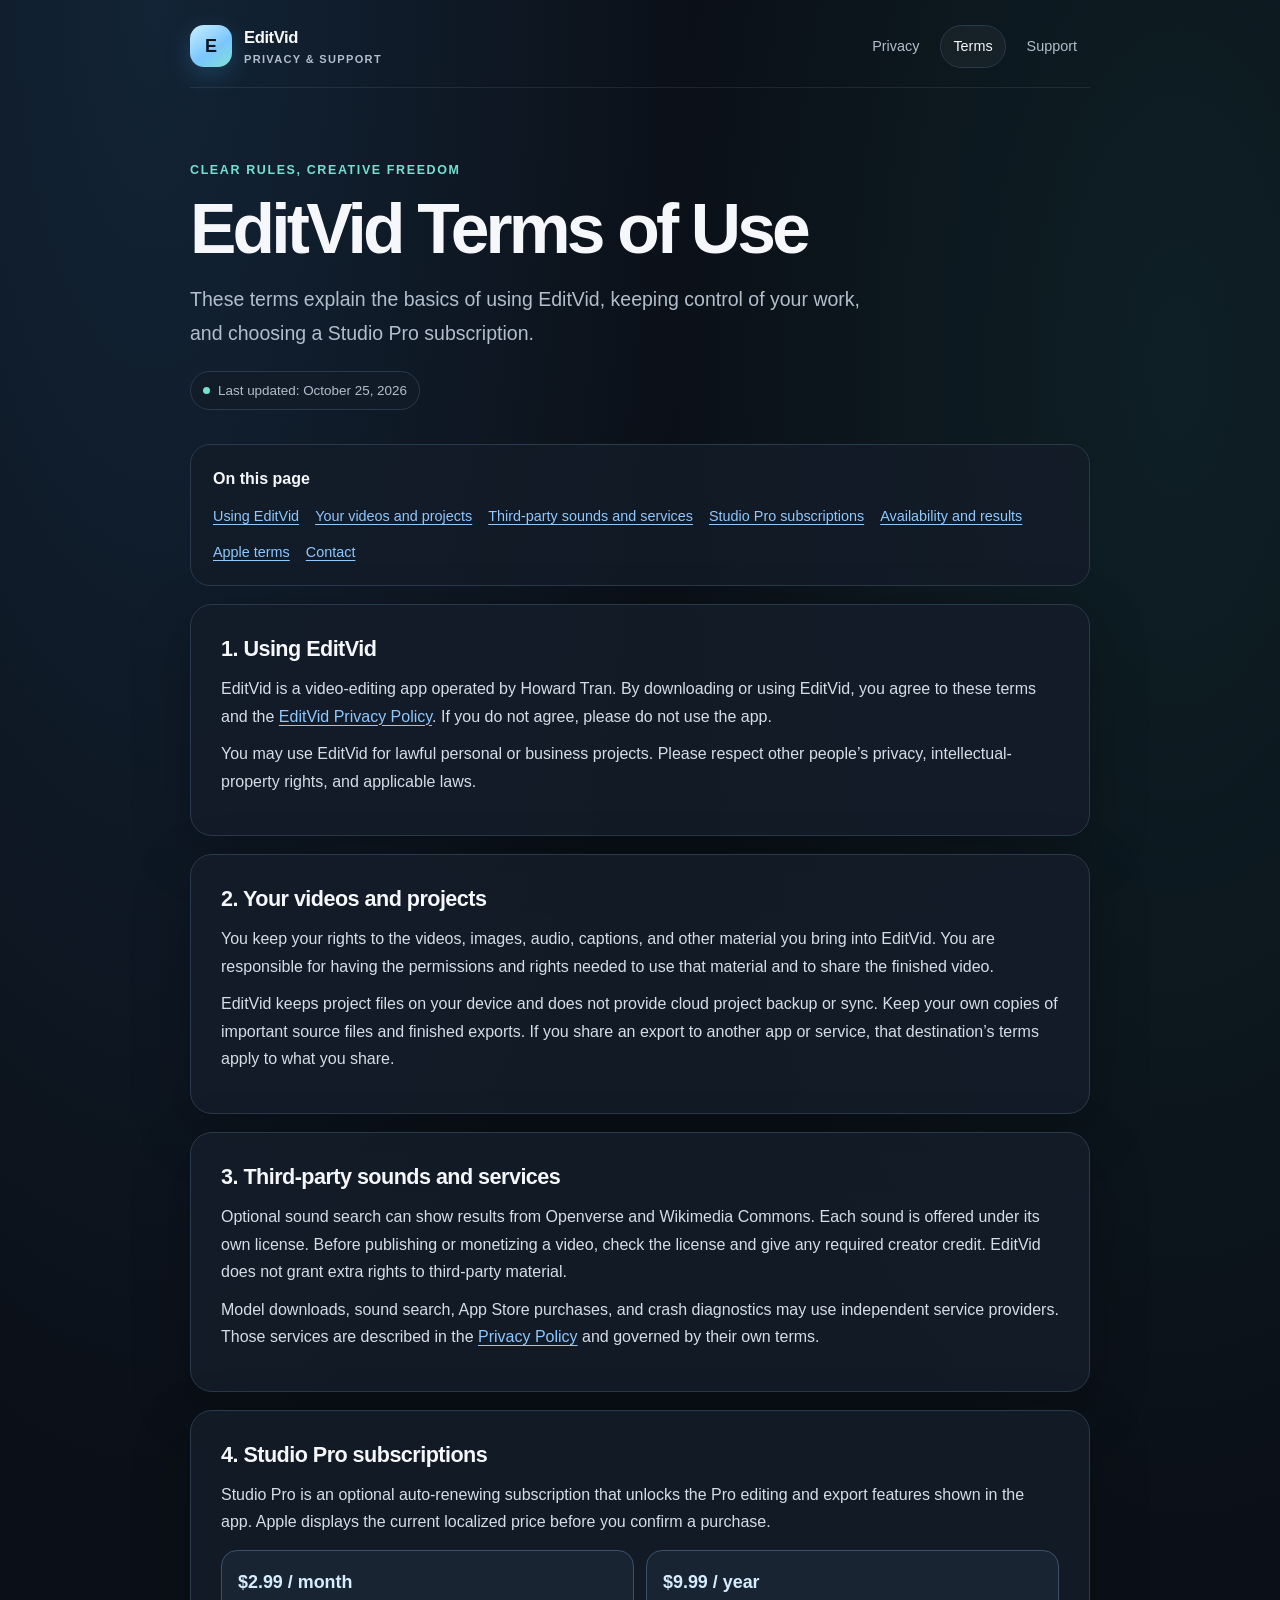
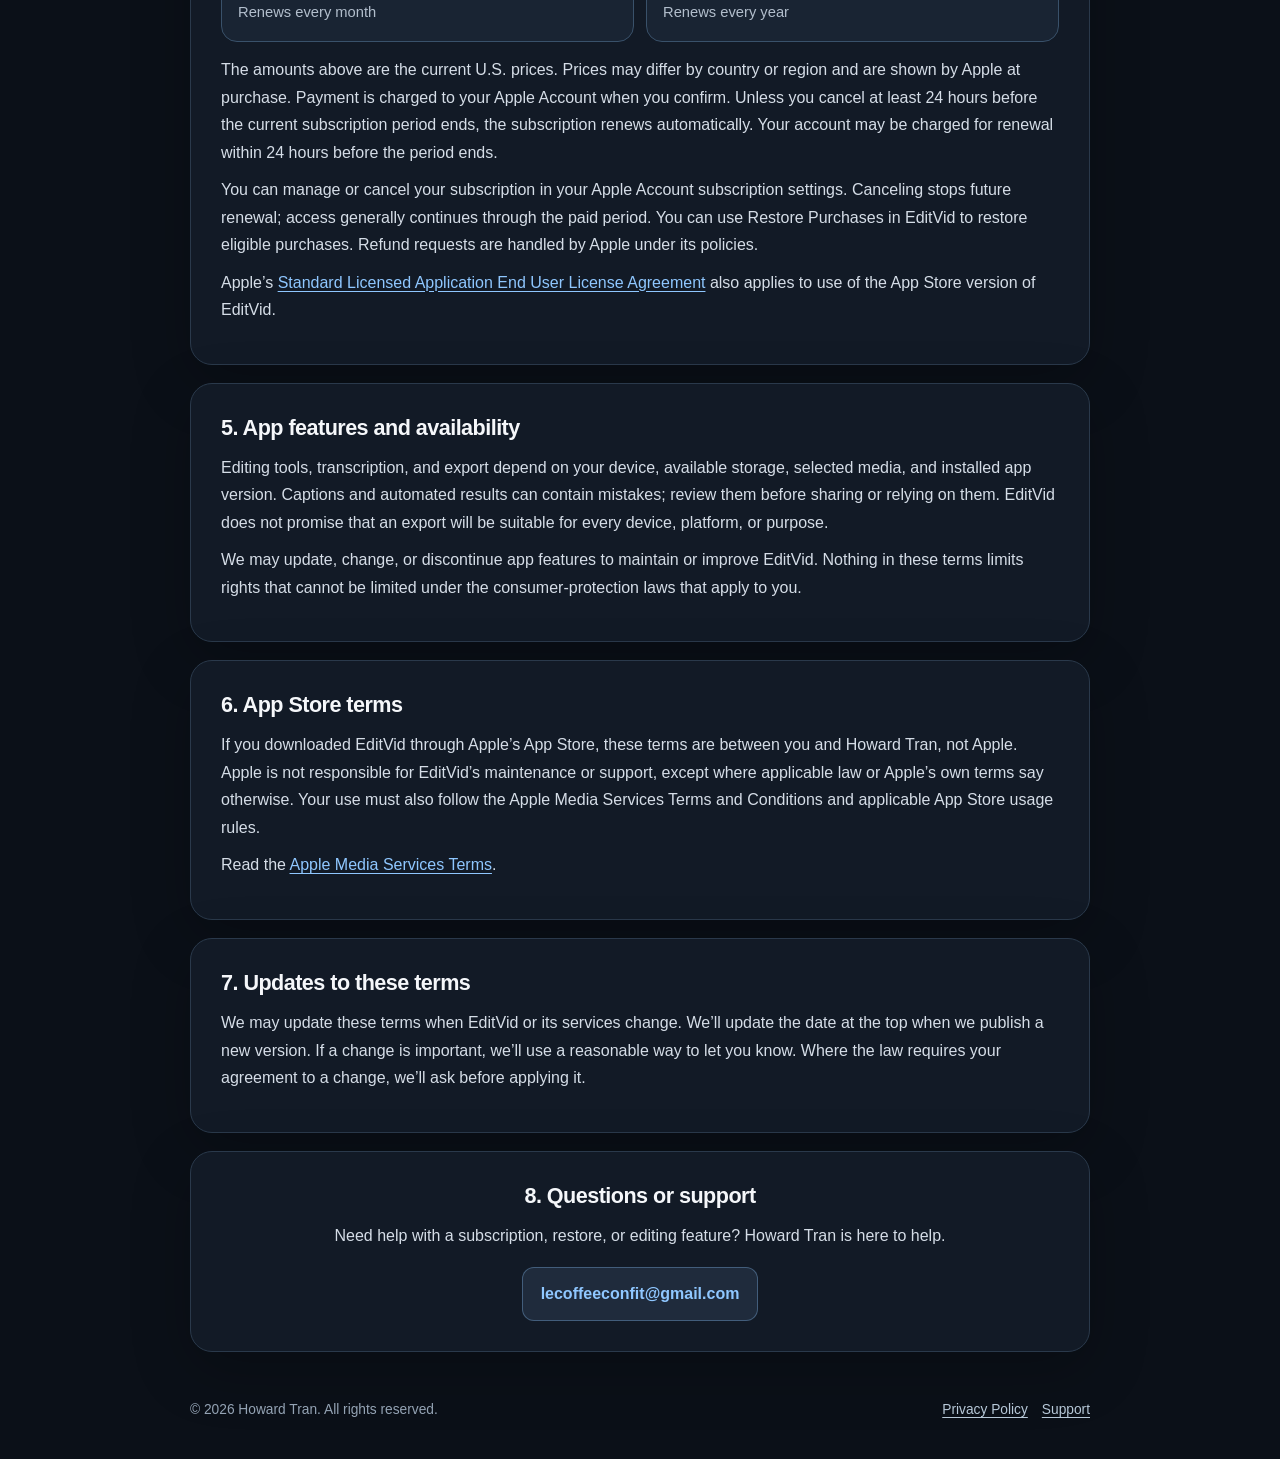
==== terms.html @ 6e9b3f93 "Publish EditVid terms of use" ====
<!doctype html>
<html lang="en">
<head>
  <meta charset="utf-8">
  <meta name="viewport" content="width=device-width, initial-scale=1">
  <meta name="theme-color" content="#0b1018">
  <meta name="description" content="Straightforward terms for using EditVid and Studio Pro.">
  <title>EditVid Terms of Use</title>
  <link rel="stylesheet" href="styles.css">
</head>
<body>
  <a class="skip-link" href="#main">Skip to terms</a>
  <div class="shell">
    <header class="topbar">
      <a class="brand" href="index.html" aria-label="EditVid Legal home">
        <span class="brand-mark" aria-hidden="true">E</span>
        <span><span class="brand-name">EditVid</span><span class="brand-sub">Privacy & support</span></span>
      </a>
      <nav class="nav" aria-label="Legal pages">
        <a href="index.html">Privacy</a>
        <a href="terms.html" aria-current="page">Terms</a>
        <a href="supportPage.html">Support</a>
      </nav>
    </header>

    <main id="main">
      <header class="hero">
        <p class="eyebrow">Clear rules, creative freedom</p>
        <h1>EditVid Terms of Use</h1>
        <p class="lead">These terms explain the basics of using EditVid, keeping control of your work, and choosing a Studio Pro subscription.</p>
        <div class="updated">Last updated: October 25, 2026</div>
      </header>

      <nav class="contents" aria-label="Terms contents">
        <h2>On this page</h2>
        <ul>
          <li><a href="#using">Using EditVid</a></li>
          <li><a href="#your-work">Your videos and projects</a></li>
          <li><a href="#third-party">Third-party sounds and services</a></li>
          <li><a href="#studio-pro">Studio Pro subscriptions</a></li>
          <li><a href="#availability">Availability and results</a></li>
          <li><a href="#apple">Apple terms</a></li>
          <li><a href="#contact">Contact</a></li>
        </ul>
      </nav>

      <section class="section" id="using">
        <h2>1. Using EditVid</h2>
        <p>EditVid is a video-editing app operated by Howard Tran. By downloading or using EditVid, you agree to these terms and the <a href="index.html">EditVid Privacy Policy</a>. If you do not agree, please do not use the app.</p>
        <p>You may use EditVid for lawful personal or business projects. Please respect other people’s privacy, intellectual-property rights, and applicable laws.</p>
      </section>

      <section class="section" id="your-work">
        <h2>2. Your videos and projects</h2>
        <p>You keep your rights to the videos, images, audio, captions, and other material you bring into EditVid. You are responsible for having the permissions and rights needed to use that material and to share the finished video.</p>
        <p>EditVid keeps project files on your device and does not provide cloud project backup or sync. Keep your own copies of important source files and finished exports. If you share an export to another app or service, that destination’s terms apply to what you share.</p>
      </section>

      <section class="section" id="third-party">
        <h2>3. Third-party sounds and services</h2>
        <p>Optional sound search can show results from Openverse and Wikimedia Commons. Each sound is offered under its own license. Before publishing or monetizing a video, check the license and give any required creator credit. EditVid does not grant extra rights to third-party material.</p>
        <p>Model downloads, sound search, App Store purchases, and crash diagnostics may use independent service providers. Those services are described in the <a href="index.html">Privacy Policy</a> and governed by their own terms.</p>
      </section>

      <section class="section" id="studio-pro">
        <h2>4. Studio Pro subscriptions</h2>
        <p>Studio Pro is an optional auto-renewing subscription that unlocks the Pro editing and export features shown in the app. Apple displays the current localized price before you confirm a purchase.</p>
        <div class="price-list" aria-label="United States subscription plans">
          <div class="price"><strong>$2.99 / month</strong><span>Renews every month</span></div>
          <div class="price"><strong>$9.99 / year</strong><span>Renews every year</span></div>
        </div>
        <p>The amounts above are the current U.S. prices. Prices may differ by country or region and are shown by Apple at purchase. Payment is charged to your Apple Account when you confirm. Unless you cancel at least 24 hours before the current subscription period ends, the subscription renews automatically. Your account may be charged for renewal within 24 hours before the period ends.</p>
        <p>You can manage or cancel your subscription in your Apple Account subscription settings. Canceling stops future renewal; access generally continues through the paid period. You can use Restore Purchases in EditVid to restore eligible purchases. Refund requests are handled by Apple under its policies.</p>
        <p>Apple’s <a href="https://www.apple.com/legal/internet-services/itunes/dev/stdeula/" target="_blank" rel="noopener noreferrer">Standard Licensed Application End User License Agreement</a> also applies to use of the App Store version of EditVid.</p>
      </section>

      <section class="section" id="availability">
        <h2>5. App features and availability</h2>
        <p>Editing tools, transcription, and export depend on your device, available storage, selected media, and installed app version. Captions and automated results can contain mistakes; review them before sharing or relying on them. EditVid does not promise that an export will be suitable for every device, platform, or purpose.</p>
        <p>We may update, change, or discontinue app features to maintain or improve EditVid. Nothing in these terms limits rights that cannot be limited under the consumer-protection laws that apply to you.</p>
      </section>

      <section class="section" id="apple">
        <h2>6. App Store terms</h2>
        <p>If you downloaded EditVid through Apple’s App Store, these terms are between you and Howard Tran, not Apple. Apple is not responsible for EditVid’s maintenance or support, except where applicable law or Apple’s own terms say otherwise. Your use must also follow the Apple Media Services Terms and Conditions and applicable App Store usage rules.</p>
        <p>Read the <a href="https://www.apple.com/legal/internet-services/itunes/" target="_blank" rel="noopener noreferrer">Apple Media Services Terms</a>.</p>
      </section>

      <section class="section" id="changes">
        <h2>7. Updates to these terms</h2>
        <p>We may update these terms when EditVid or its services change. We’ll update the date at the top when we publish a new version. If a change is important, we’ll use a reasonable way to let you know. Where the law requires your agreement to a change, we’ll ask before applying it.</p>
      </section>

      <section class="section contact-card" id="contact">
        <h2>8. Questions or support</h2>
        <p>Need help with a subscription, restore, or editing feature? Howard Tran is here to help.</p>
        <a class="email" href="mailto:lecoffeeconfit@gmail.com?subject=EditVid%20Support">lecoffeeconfit@gmail.com</a>
      </section>
    </main>

    <footer>
      <span>© 2026 Howard Tran. All rights reserved.</span>
      <nav aria-label="Footer links"><a href="index.html">Privacy Policy</a><a href="supportPage.html">Support</a></nav>
    </footer>
  </div>
</body>
</html>
---- styles.css ----
:root {
  color-scheme: dark;
  --page: #0b1018;
  --surface: #131c28;
  --surface-raised: #192535;
  --line: #2a394b;
  --ink: #f5f7fa;
  --muted: #b2becc;
  --accent: #8fc7ff;
  --accent-soft: #d5edff;
  --teal: #76e0cf;
  --gold: #f4ca79;
  --shadow: 0 18px 60px rgba(0, 0, 0, .22);
}

* { box-sizing: border-box; }
html { scroll-behavior: smooth; }
body {
  margin: 0;
  color: var(--ink);
  background:
    radial-gradient(ellipse at 12% 0%, rgba(53, 126, 190, .18), transparent 34rem),
    radial-gradient(ellipse at 92% 12%, rgba(37, 156, 145, .11), transparent 32rem),
    var(--page);
  font: 16px/1.72 -apple-system, BlinkMacSystemFont, "Segoe UI", sans-serif;
  -webkit-font-smoothing: antialiased;
}
a { color: var(--accent); text-underline-offset: .2em; }
a:hover { color: var(--accent-soft); }
a:focus-visible { outline: 3px solid var(--gold); outline-offset: 4px; border-radius: 4px; }
.skip-link {
  position: absolute; left: 16px; top: -80px; z-index: 5;
  padding: 10px 14px; border-radius: 10px; background: var(--ink); color: var(--page);
}
.skip-link:focus { top: 14px; }
.shell { width: min(900px, calc(100% - 32px)); margin: 0 auto; }
.topbar {
  display: flex; align-items: center; justify-content: space-between; gap: 18px;
  padding: 24px 0 18px; border-bottom: 1px solid rgba(255,255,255,.08);
}
.brand { display: inline-flex; align-items: center; gap: 12px; color: var(--ink); text-decoration: none; }
.brand-mark {
  display: grid; place-items: center; width: 42px; height: 42px; border-radius: 14px;
  color: #0a1723; font-size: 18px; font-weight: 850;
  background: linear-gradient(145deg, #c9f0ff, #79c6ff 58%, #82e2d1);
  box-shadow: 0 8px 25px rgba(68, 161, 221, .24);
}
.brand-name { font-size: 1.04rem; font-weight: 760; letter-spacing: -.025em; }
.brand-sub { display: block; margin-top: -3px; color: var(--muted); font-size: .69rem; font-weight: 650; letter-spacing: .12em; text-transform: uppercase; }
.nav { display: flex; flex-wrap: wrap; justify-content: flex-end; gap: 8px; }
.nav a {
  padding: 8px 12px; border: 1px solid transparent; border-radius: 999px;
  color: var(--muted); font-size: .9rem; text-decoration: none;
}
.nav a:hover, .nav a[aria-current="page"] { border-color: var(--line); background: rgba(255,255,255,.04); color: var(--ink); }
.hero { padding: clamp(40px, 8vw, 72px) 0 34px; }
.eyebrow { margin: 0 0 12px; color: var(--teal); font-size: .78rem; font-weight: 750; letter-spacing: .13em; text-transform: uppercase; }
h1 { max-width: 760px; margin: 0; font-size: clamp(2.45rem, 7vw, 4.35rem); line-height: 1.04; letter-spacing: -.055em; }
.lead { max-width: 700px; margin: 18px 0 0; color: var(--muted); font-size: clamp(1.05rem, 2.5vw, 1.22rem); }
.updated { display: inline-flex; align-items: center; gap: 8px; margin-top: 20px; padding: 7px 12px; border: 1px solid var(--line); border-radius: 999px; background: rgba(19,28,40,.72); color: var(--muted); font-size: .84rem; }
.updated::before { width: 7px; height: 7px; border-radius: 50%; background: var(--teal); content: ""; }
.summary {
  display: grid; grid-template-columns: repeat(3, 1fr); gap: 12px; margin: 8px 0 22px;
}
.summary-item { padding: 18px; border: 1px solid var(--line); border-radius: 18px; background: linear-gradient(145deg, rgba(25,37,53,.88), rgba(19,28,40,.88)); }
.summary-item strong { display: block; margin-bottom: 4px; color: var(--accent-soft); font-size: .94rem; }
.summary-item span { color: var(--muted); font-size: .9rem; }
.contents { margin: 0 0 18px; padding: 20px 22px; border: 1px solid var(--line); border-radius: 20px; background: rgba(19,28,40,.8); }
.contents h2 { margin: 0 0 10px; font-size: 1rem; letter-spacing: 0; }
.contents ul { display: flex; flex-wrap: wrap; gap: 8px 16px; margin: 0; padding: 0; list-style: none; }
.contents a { font-size: .9rem; }
.section {
  margin: 18px 0; padding: clamp(21px, 4vw, 30px);
  border: 1px solid var(--line); border-radius: 22px;
  background: rgba(19,28,40,.91); box-shadow: var(--shadow);
  scroll-margin-top: 18px;
}
.section h2 { margin: 0 0 12px; font-size: 1.35rem; line-height: 1.3; letter-spacing: -.025em; }
.section h3 { margin: 22px 0 6px; color: var(--accent-soft); font-size: 1.02rem; }
.section p { margin: 10px 0; color: #d5dde7; }
.section ul { margin: 10px 0; padding-left: 22px; color: #d5dde7; }
.section li { margin: 6px 0; padding-left: 2px; }
.callout { margin: 14px 0; padding: 16px 18px; border-left: 3px solid var(--teal); border-radius: 12px; background: rgba(118,224,207,.07); color: #e3f4f0; }
.price-list { display: grid; grid-template-columns: repeat(2, minmax(0, 1fr)); gap: 12px; margin: 14px 0; }
.price { padding: 16px; border: 1px solid #39516a; border-radius: 16px; background: rgba(143,199,255,.06); }
.price strong { display: block; color: var(--accent-soft); font-size: 1.12rem; }
.price span { color: var(--muted); font-size: .92rem; }
.contact-card { text-align: center; }
.contact-card .email {
  display: inline-flex; justify-content: center; margin-top: 8px; padding: 12px 18px;
  border: 1px solid rgba(143,199,255,.32); border-radius: 12px; background: rgba(143,199,255,.1);
  font-weight: 700; text-decoration: none; overflow-wrap: anywhere;
}
footer { display: flex; flex-wrap: wrap; justify-content: space-between; gap: 12px; padding: 28px 0 38px; color: #94a3b4; font-size: .86rem; }
footer nav { display: flex; flex-wrap: wrap; gap: 14px; }
footer a { color: #b7c8d8; }
@media (max-width: 650px) {
  .topbar { align-items: flex-start; flex-direction: column; }
  .nav { justify-content: flex-start; margin-left: -8px; }
  .summary { grid-template-columns: 1fr; }
  .price-list { grid-template-columns: 1fr; }
  footer { flex-direction: column; }
}
@media (prefers-reduced-motion: reduce) { html { scroll-behavior: auto; } }
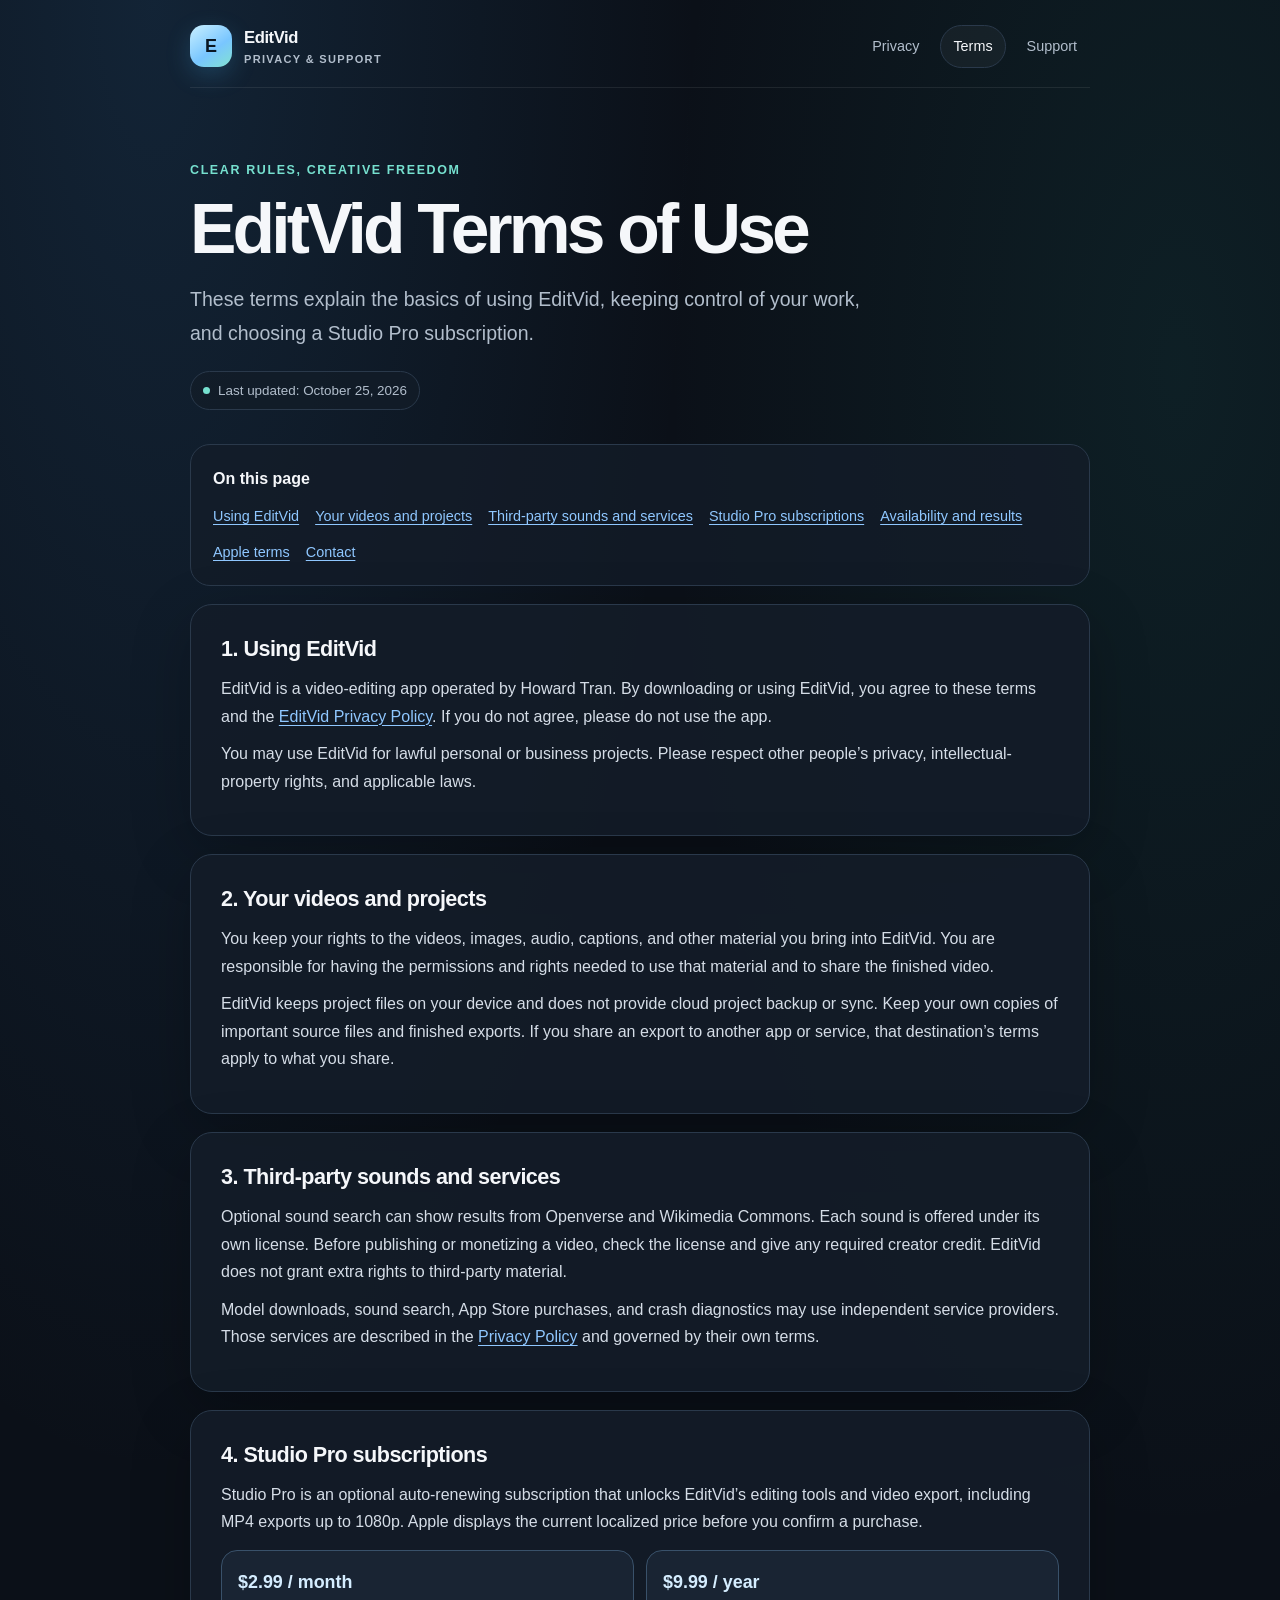
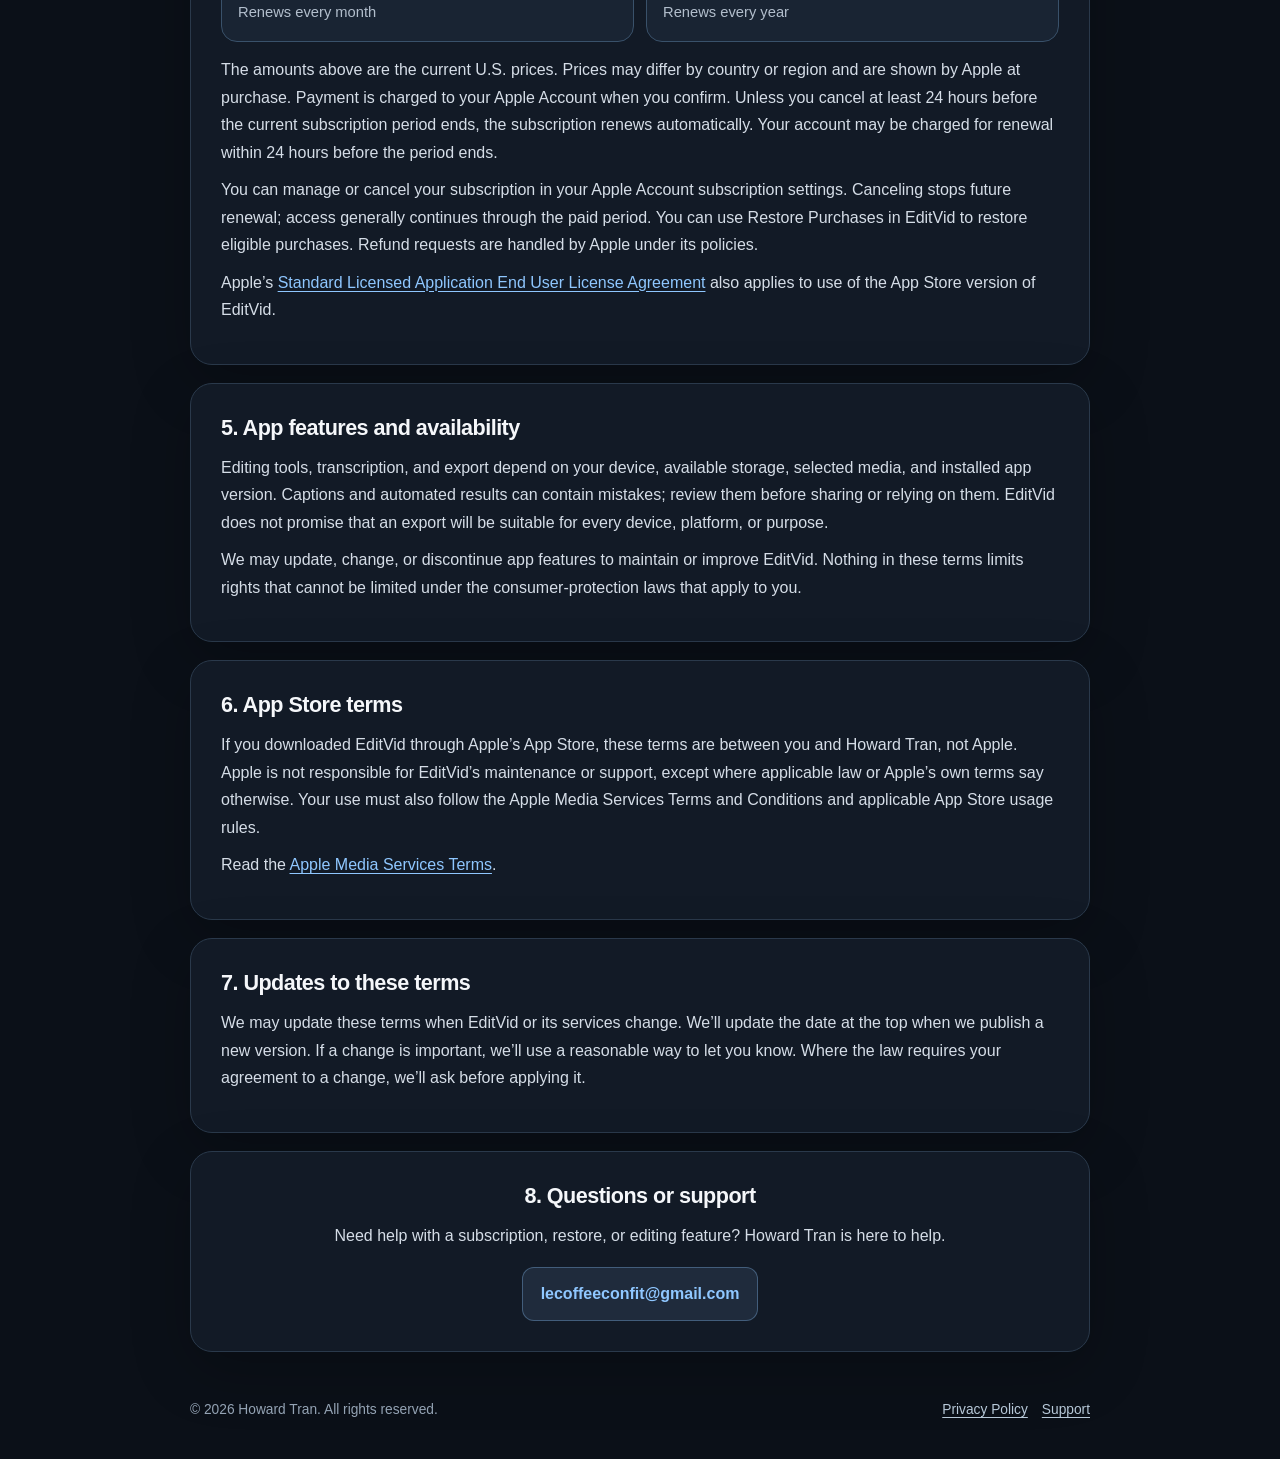
==== commit 1f6fa5f8: "Align terms with Studio Pro access" ====
--- a/terms.html
+++ b/terms.html
@@ -64,7 +64,7 @@
 
       <section class="section" id="studio-pro">
         <h2>4. Studio Pro subscriptions</h2>
-        <p>Studio Pro is an optional auto-renewing subscription that unlocks the Pro editing and export features shown in the app. Apple displays the current localized price before you confirm a purchase.</p>
+        <p>Studio Pro is an optional auto-renewing subscription that unlocks EditVid’s editing tools and video export, including MP4 exports up to 1080p. Apple displays the current localized price before you confirm a purchase.</p>
         <div class="price-list" aria-label="United States subscription plans">
           <div class="price"><strong>$2.99 / month</strong><span>Renews every month</span></div>
           <div class="price"><strong>$9.99 / year</strong><span>Renews every year</span></div>
